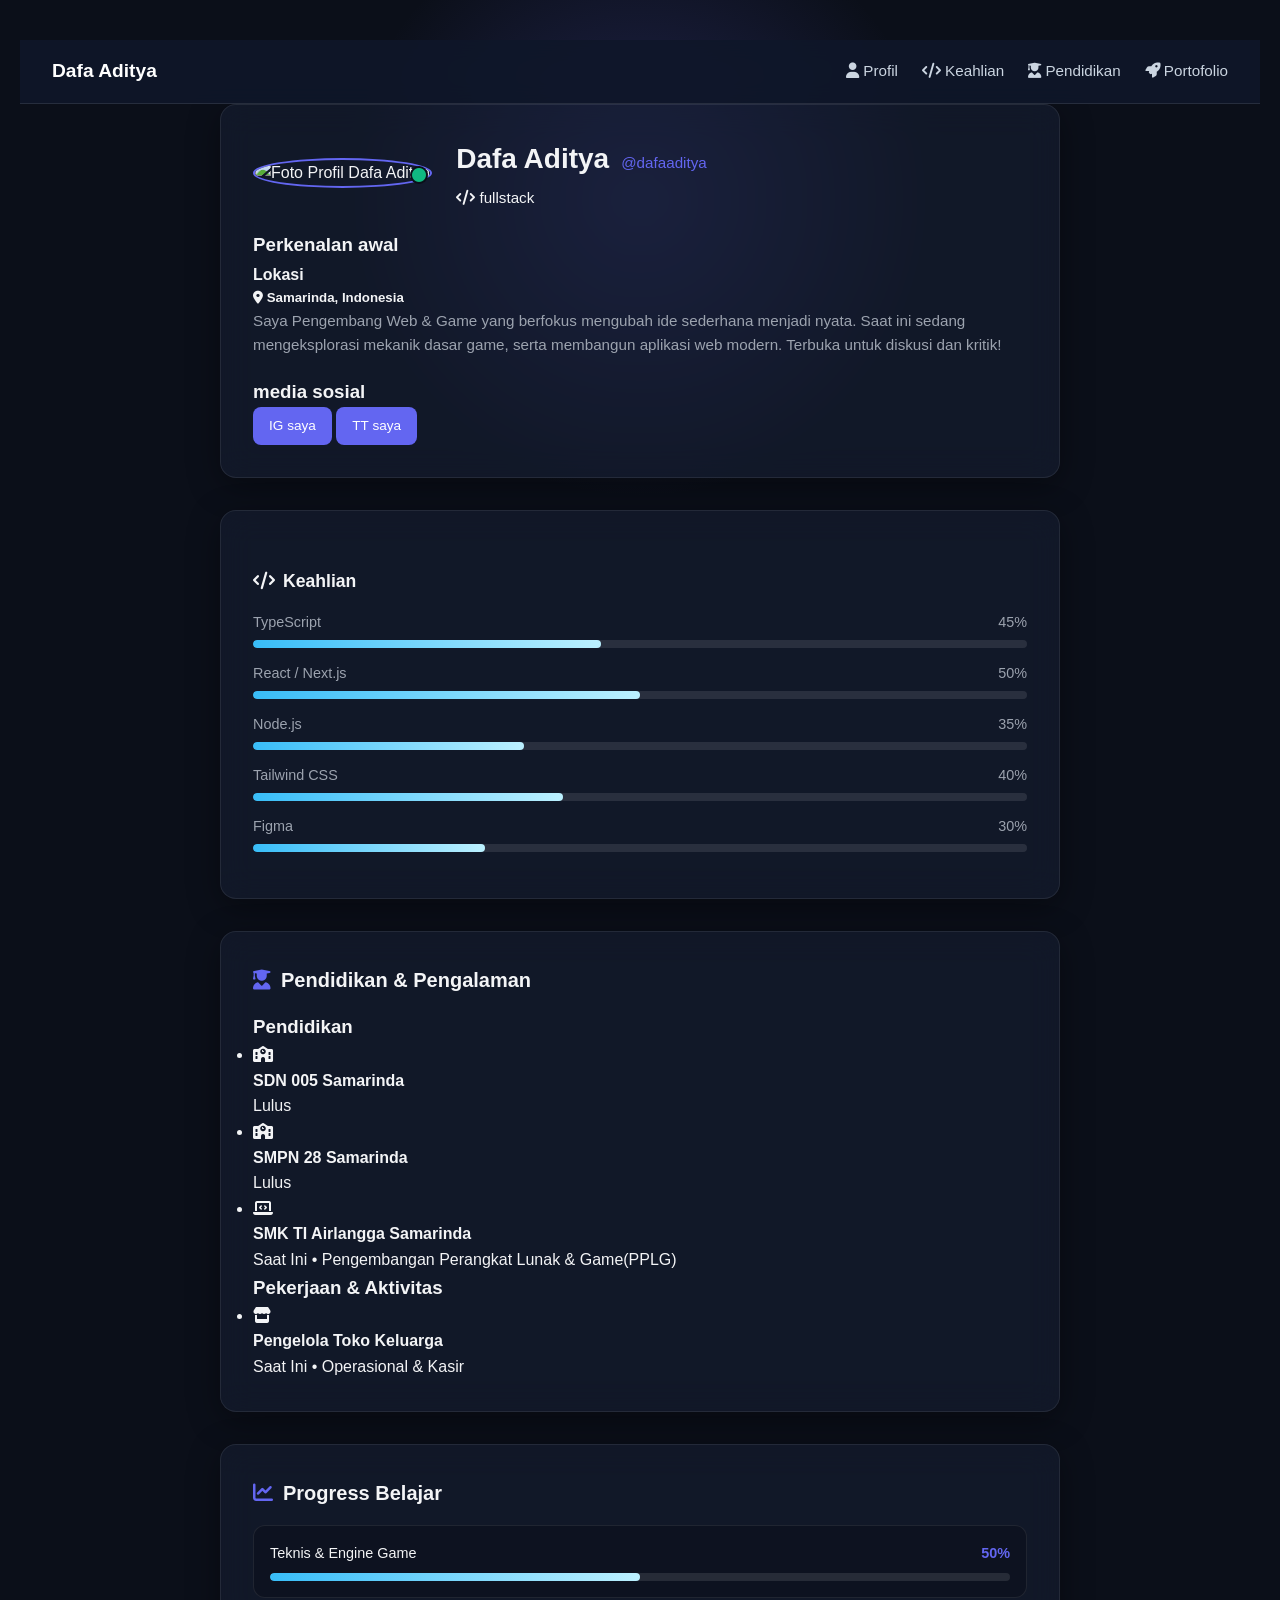
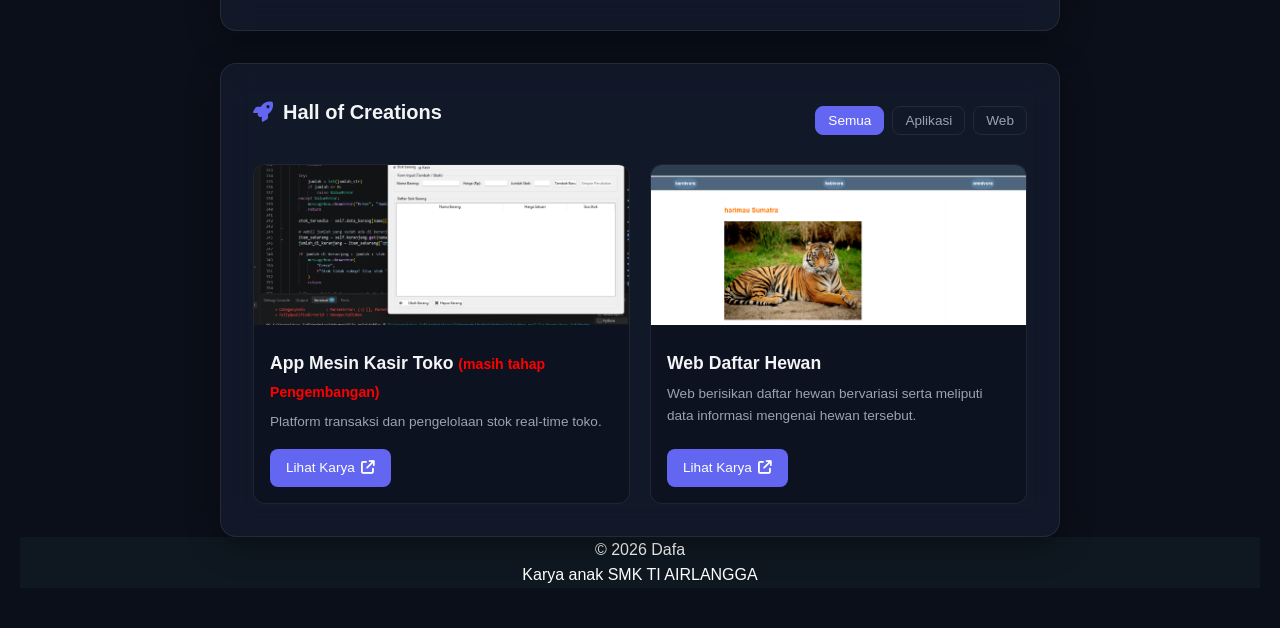
==== index.html @ 9d1e495d "first commit" ====
<!doctype html>
<html lang="id">
  <head>
    <meta charset="UTF-8" />
    <meta name="viewport" content="width=device-width, initial-scale=1.0" />
    <title>Dafa Aditya - Public Profile & Portfolio</title>
    <link rel="stylesheet" href="style.css" />
    <link
      rel="stylesheet"
      href="https://cdnjs.cloudflare.com/ajax/libs/font-awesome/6.4.0/css/all.min.css"
    />
  </head>
  <body>
    <div class="background-glow"></div>

    <!-- Header & Navigasi Utama -->
    <header class="navbar">
      <div class="nav-container">
        <a href="#" class="nav-logo">Dafa Aditya</a>
        <nav class="nav-links">
          <a href="#profil"><i class="fa-solid fa-user"></i> Profil</a>
          <a href="#keahlian"><i class="fa-solid fa-code"></i> Keahlian</a>
          <a href="#pendidikan"><i class="fa-solid fa-user-graduate"></i> Pendidikan</a>
          <a href="#portofolio"><i class="fa-solid fa-rocket"></i> Portofolio</a>
        </nav>
      </div>
    </header>

    <main class="container">
      <!-- Profile Card -->
      <section id="profil" class="profile-card">
        <div class="profile-header">
          <div class="avatar-wrapper">
            <img
              src="https://images7.alphacoders.com/126/1266149.png"
              alt="Foto Profil Dafa Aditya"
              class="avatar"
            />
            <span class="status-badge" title="Tersedia untuk proyek">
              <i class="fa-solid fa-circle"></i>
            </span>
          </div>
          <div class="profile-info">
            <div class="name-container">
              <h1>Dafa Aditya</h1>
              <span class="username">@dafaaditya</span>
            </div>
            <p class="role">
              <i class="fa-solid fa-code"></i> fullstack
            </p>
          </div>
        </div>
        <div class="media">
          <h3>Perkenalan awal </h3>
          <p class="location">
            <h4>Lokasi</h4>
            <h5><i class="fa-solid fa-location-dot"></i> Samarinda, Indonesia</h5>
          </p>
          <p class="bio">
            Saya Pengembang Web & Game yang berfokus mengubah ide sederhana menjadi
            nyata. Saat ini sedang mengeksplorasi mekanik dasar game,
            serta membangun aplikasi web modern. Terbuka untuk diskusi dan kritik!
          </p>
            <h3>media sosial</h3>
              <a 
                  href="https://www.instagram.com/dafaadityablackwhite/"
                  class="btn btn-media"
                >IG saya
          </a>

          <a 
                  href="https://www.tiktok.com/@zeyrforsomething"
                  class="btn btn-media"
                >TT saya
          </a>


        </div>
      </section>

      <!-- Section Skills -->
      <section id="keahlian" class="profile-card">
        <div class="skills-section">
          <h3 class="skills-title">
            <i class="fa-solid fa-code"></i> Keahlian
          </h3>

          <div class="skill-item">
            <div class="skill-info">
              <span>TypeScript</span>
              <span>45%</span>
            </div>
            <div class="skill-bar-bg">
              <div class="skill-bar-fill" style="width: 45%"></div>
            </div>
          </div>

          <div class="skill-item">
            <div class="skill-info">
              <span>React / Next.js</span>
              <span>50%</span>
            </div>
            <div class="skill-bar-bg">
              <div class="skill-bar-fill" style="width: 50%"></div>
            </div>
          </div>

          <div class="skill-item">
            <div class="skill-info">
              <span>Node.js</span>
              <span>35%</span>
            </div>
            <div class="skill-bar-bg">
              <div class="skill-bar-fill" style="width: 35%"></div>
            </div>
          </div>

          <div class="skill-item">
            <div class="skill-info">
              <span>Tailwind CSS</span>
              <span>40%</span>
            </div>
            <div class="skill-bar-bg">
              <div class="skill-bar-fill" style="width: 40%"></div>
            </div>
          </div>

          <div class="skill-item">
            <div class="skill-info">
              <span>Figma</span>
              <span>30%</span>
            </div>
            <div class="skill-bar-bg">
              <div class="skill-bar-fill" style="width: 30%"></div>
            </div>
          </div>
        </div>
      </section>

      <!-- Riwayat & Progress -->
      <section id="pendidikan" class="section-block">
        <h2 class="section-title">
          <i class="fa-solid fa-user-graduate"></i> Pendidikan & Pengalaman
        </h2>

        <div class="timeline">
          <div class="timeline-item">
            <h3>Pendidikan</h3>
            <ul class="history-list">
              <li>
                <i class="fa-solid fa-school"></i>
                <div>
                  <strong>SDN 005 Samarinda</strong>
                  <p>Lulus</p>
                </div>
              </li>
              <li>
                <i class="fa-solid fa-school"></i>
                <div>
                  <strong>SMPN 28 Samarinda</strong>
                  <p>Lulus</p>
                </div>
              </li>
              <li>
                <i class="fa-solid fa-laptop-code"></i>
                <div>
                  <strong>SMK TI Airlangga Samarinda</strong>
                  <p>Saat Ini • Pengembangan Perangkat Lunak & Game(PPLG)</p>
                </div>
              </li>
            </ul>
          </div>

          <div class="timeline-item">
            <h3>Pekerjaan & Aktivitas</h3>
            <ul class="history-list">
              <li>
                <i class="fa-solid fa-store"></i>
                <div>
                  <strong>Pengelola Toko Keluarga</strong>
                  <p>Saat Ini • Operasional & Kasir</p>
                </div>
              </li>
            </ul>
          </div>
        </div>
</section>
<section id="pendidikan" class="section-block">
        <h2 class="section-title margin-top">
          <i class="fa-solid fa-chart-line"></i> Progress Belajar
        </h2>
        <div class="progress-card">
          <div class="progress-info">
            <span class="course-name">Teknis & Engine Game</span>
            <span class="progress-percent">50%</span>
          </div>
          <div class="progress-bar-bg">
            <div class="skill-bar-fill" style="width: 50%"></div>
          </div>
        </div>
      </section>

      <!-- Portofolio / Karya -->
      <section id="portofolio" class="section-block">
        <div class="section-header">
          <h2 class="section-title">
            <i class="fa-solid fa-rocket"></i> Hall of Creations
          </h2>
          <div class="filter-buttons">
            <button class="filter-btn active" data-filter="all">Semua</button>
            <button class="filter-btn" data-filter="app">Aplikasi</button>
            <button class="filter-btn" data-filter="web">Web</button>
          </div>
        </div>

        <div class="projects-grid">
          <article class="project-card" data-category="app">
            <div class="project-image">
              <img
                src="Cuplikan layar 2026-08-24 134616.png"
                alt="App Kasir Toko"
              />
            </div>
            <div class="project-content">
              <h3>App Mesin Kasir Toko <span style="color: red; font-size: 0.8em;">(masih tahap Pengembangan)</span></h3>
              <p>Platform transaksi dan pengelolaan stok real-time toko.</p>
              <div class="project-links">
                <a
                  href="web_toko.html"
                  class="btn btn-primary"
                  target="_blank"
                  rel="noopener"
                >
                  Lihat Karya
                  <i class="fa-solid fa-arrow-up-right-from-square"></i>
                </a>
              </div>
            </div>
          </article>

          <article class="project-card" data-category="web">
            <div class="project-image">
              <img
                src="Cuplikan layar 2026-08-24 150332.png"
                alt="web tentang hewan"
              />
            </div>
            <div class="project-content">
              <h3>Web Daftar Hewan</h3>
              <p>
                Web berisikan daftar hewan bervariasi serta meliputi data
                informasi mengenai hewan tersebut.
              </p>
              <div class="project-links">
                <a
                  href="web.html"
                  class="btn btn-primary"
                  target="_blank"
                  rel="noopener"
                >
                  Lihat Karya
                  <i class="fa-solid fa-arrow-up-right-from-square"></i>
                </a>
              </div>
            </div>
          </article>
        </div>
      </section>
    </main>

    <footer>
      <p>&copy; 2026 Dafa <br /> Karya anak SMK TI AIRLANGGA</p>
    </footer>

    <script src="script.js"></script>
  </body>
</html>
---- style.css ----
:root {
  --bg-color: #0b0f19;
  --card-bg: rgba(23, 31, 51, 0.6);
  --card-border: rgba(255, 255, 255, 0.08);
  --accent-color: #6366f1;
  --accent-hover: #4f46e5;
  --text-main: #f3f4f6;
  --text-muted: #9ca3af;
  --radius: 16px;
}

* {
  box-sizing: border-box;
  margin: 0;
  padding: 0;
}

body {
  font-family:
    "Inter",
    -apple-system,
    BlinkMacSystemFont,
    "Segoe UI",
    Roboto,
    sans-serif;
  background-color: var(--bg-color);
  color: var(--text-main);
  line-height: 1.6;
  min-height: 100vh;
  padding: 40px 20px;
  position: relative;
  overflow-x: hidden;
}

/* Glow Background effect */
.background-glow {
  position: absolute;
  top: -100px;
  left: 50%;
  transform: translateX(-50%);
  width: 600px;
  height: 600px;
  background: radial-gradient(
    circle,
    rgba(99, 102, 241, 0.25) 0%,
    rgba(11, 15, 25, 0) 70%
  );
  z-index: -1;
  pointer-events: none;
}

.container {
  max-width: 840px;
  margin: 0 auto;
  display: flex;
  flex-direction: column;
  gap: 32px;
}

/* Glassmorphism Card Style */
.profile-card,
.section-block {
  background: var(--card-bg);
  backdrop-filter: blur(16px);
  -webkit-backdrop-filter: blur(16px);
  border: 1px solid var(--card-border);
  border-radius: var(--radius);
  padding: 32px;
  box-shadow: 0 8px 32px 0 rgba(0, 0, 0, 0.37);
}

/* Header & Profile */
.profile-header {
  display: flex;
  align-items: center;
  gap: 24px;
  margin-bottom: 20px;
}

.avatar-wrapper {
  position: relative;
}

.avatar {
  width: 96px;
  height: 96px;
  border-radius: 50%;
  object-fit: cover;
  border: 2px solid var(--accent-color);
}

.status-badge {
  position: absolute;
  bottom: 4px;
  right: 4px;
  color: #10b981;
  background: var(--bg-color);
  border-radius: 50%;
  font-size: 14px;
  line-height: 1;
  padding: 2px;
}

.name-container {
  display: flex;
  align-items: baseline;
  gap: 12px;
  flex-wrap: wrap;
}

.name-container h1 {
  font-size: 1.75rem;
  font-weight: 700;
}

.username {
  color: var(--accent-color);
  font-size: 0.95rem;
  font-weight: 500;
}

.role {
  color: var(--text-main);
  font-size: 0.95rem;
  margin-top: 4px;
}

.location {
  color: var(--text-muted);
  font-size: 0.85rem;
  margin-top: 2px;
}

.bio {
  color: var(--text-muted);
  font-size: 0.95rem;
  margin-bottom: 20px;
}

/* Skills Tags */
.skills-container {
  display: flex;
  flex-wrap: wrap;
  gap: 8px;
}

.skill-tag {
  background: rgba(255, 255, 255, 0.05);
  border: 1px solid var(--card-border);
  padding: 6px 14px;
  border-radius: 20px;
  font-size: 0.85rem;
  color: var(--text-main);
  transition: all 0.2s ease;
}

.skill-tag:hover {
  border-color: var(--accent-color);
  color: var(--accent-color);
}

/* Section Title */
.section-title {
  font-size: 1.25rem;
  font-weight: 600;
  margin-bottom: 16px;
  display: flex;
  align-items: center;
  gap: 10px;
}

.section-title i {
  color: var(--accent-color);
}

/* Progress Section */
.progress-card {
  background: rgba(0, 0, 0, 0.2);
  padding: 16px;
  border-radius: 12px;
  border: 1px solid var(--card-border);
}

.progress-info {
  display: flex;
  justify-content: space-between;
  font-size: 0.9rem;
  margin-bottom: 8px;
}

.progress-percent {
  color: var(--accent-color);
  font-weight: 600;
}

.progress-bar-bg {
  width: 100%;
  height: 8px;
  background: rgba(255, 255, 255, 0.1);
  border-radius: 4px;
  overflow: hidden;
}

.progress-bar-fill {
  height: 100%;
  background: var(--accent-color);
  border-radius: 4px;
  transition: width 0.4s ease;
}

/* Hall of Creations Filter & Grid */
.section-header {
  display: flex;
  justify-content: space-between;
  align-items: center;
  flex-wrap: wrap;
  gap: 12px;
  margin-bottom: 20px;
}

.filter-buttons {
  display: flex;
  gap: 8px;
}

.filter-btn {
  background: transparent;
  border: 1px solid var(--card-border);
  color: var(--text-muted);
  padding: 6px 12px;
  border-radius: 8px;
  cursor: pointer;
  font-size: 0.85rem;
  transition: all 0.2s;
}

.filter-btn.active,
.filter-btn:hover {
  background: var(--accent-color);
  color: #fff;
  border-color: var(--accent-color);
}

.projects-grid {
  display: grid;
  grid-template-columns: repeat(auto-fill, minmax(280px, 1fr));
  gap: 20px;
}

.project-card {
  background: rgba(0, 0, 0, 0.2);
  border: 1px solid var(--card-border);
  border-radius: 12px;
  overflow: hidden;
  display: flex;
  flex-direction: column;
  transition:
    transform 0.2s ease,
    border-color 0.2s ease;
}

.project-card:hover {
  transform: translateY(-4px);
  border-color: rgba(99, 102, 241, 0.4);
}

.project-image img {
  width: 100%;
  height: 160px;
  object-fit: cover;
}

.project-content {
  padding: 16px;
  display: flex;
  flex-direction: column;
  flex-grow: 1;
}

.project-content h3 {
  font-size: 1.1rem;
  margin-bottom: 6px;
}

.project-content p {
  font-size: 0.85rem;
  color: var(--text-muted);
  margin-bottom: 16px;
  flex-grow: 1;
}

.btn {
  display: inline-flex;
  align-items: center;
  justify-content: center;
  gap: 6px;
  padding: 8px 16px;
  border-radius: 8px;
  text-decoration: none;
  font-size: 0.85rem;
  font-weight: 500;
  transition: background 0.2s;
}

.btn-primary {
  background: var(--accent-color);
  color: #fff;
}

.btn-primary:hover {
  background: var(--accent-hover);
}

/* Responsif Mobile */
@media (max-width: 600px) {
  body {
    padding: 16px 12px;
  }

  .profile-header {
    flex-direction: column;
    text-align: center;
  }

  .name-container {
    justify-content: center;
  }

  .skills-container {
    justify-content: center;
  }

  .section-header {
    flex-direction: column;
    align-items: flex-start;
  }
}

.skills-section {
  margin-top: 24px;
}

.skills-title {
  font-size: 1.1rem;
  margin-bottom: 16px;
  color: var(--text-main);
  display: flex;
  align-items: center;
  gap: 8px;
}

.skill-item {
  margin-bottom: 14px;
}

.skill-info {
  display: flex;
  justify-content: space-between;
  font-size: 0.9rem;
  margin-bottom: 6px;
  color: var(--text-muted);
  font-weight: 500;
}

.skill-bar-bg {
  background: rgba(255, 255, 255, 0.1);
  height: 8px;
  border-radius: 4px;
  overflow: hidden;
}

.skill-bar-fill {
  background: linear-gradient(90deg, #38bdf8, #bbf0ff);
  height: 100%;
  border-radius: 4px;
  transition: width 0.5s ease-in-out;
}

footer {
  background: #0f1821;
  color: white;
  text-align: center;
}

html {
  scroll-behavior: smooth;
}

.navbar {
  position: sticky;
  top: 0;
  z-index: 1000;
  background-color: rgba(15, 23, 42, 0.9);
  backdrop-filter: blur(10px);
  padding: 1rem 2rem;
  border-bottom: 1px solid rgba(255, 255, 255, 0.1);
}

.nav-container {
  max-width: 1200px;
  margin: 0 auto;
  display: flex;
  justify-content: space-between;
  align-items: center;
}

.nav-logo {
  font-weight: bold;
  font-size: 1.2rem;
  color: #fff;
  text-decoration: none;
}

.nav-links {
  display: flex;
  gap: 1.5rem;
}

.nav-links a {
  color: #cbd5e1;
  text-decoration: none;
  font-size: 0.95rem;
  transition: color 0.3s ease;
}

.nav-links a:hover {
  color: #38bdf8;
}

.btn-media {
  background: var(--accent-color);
  color: #fff;
}
.btn-media:hover {
  background: var(--accent-hover);
  color: #fff;
}
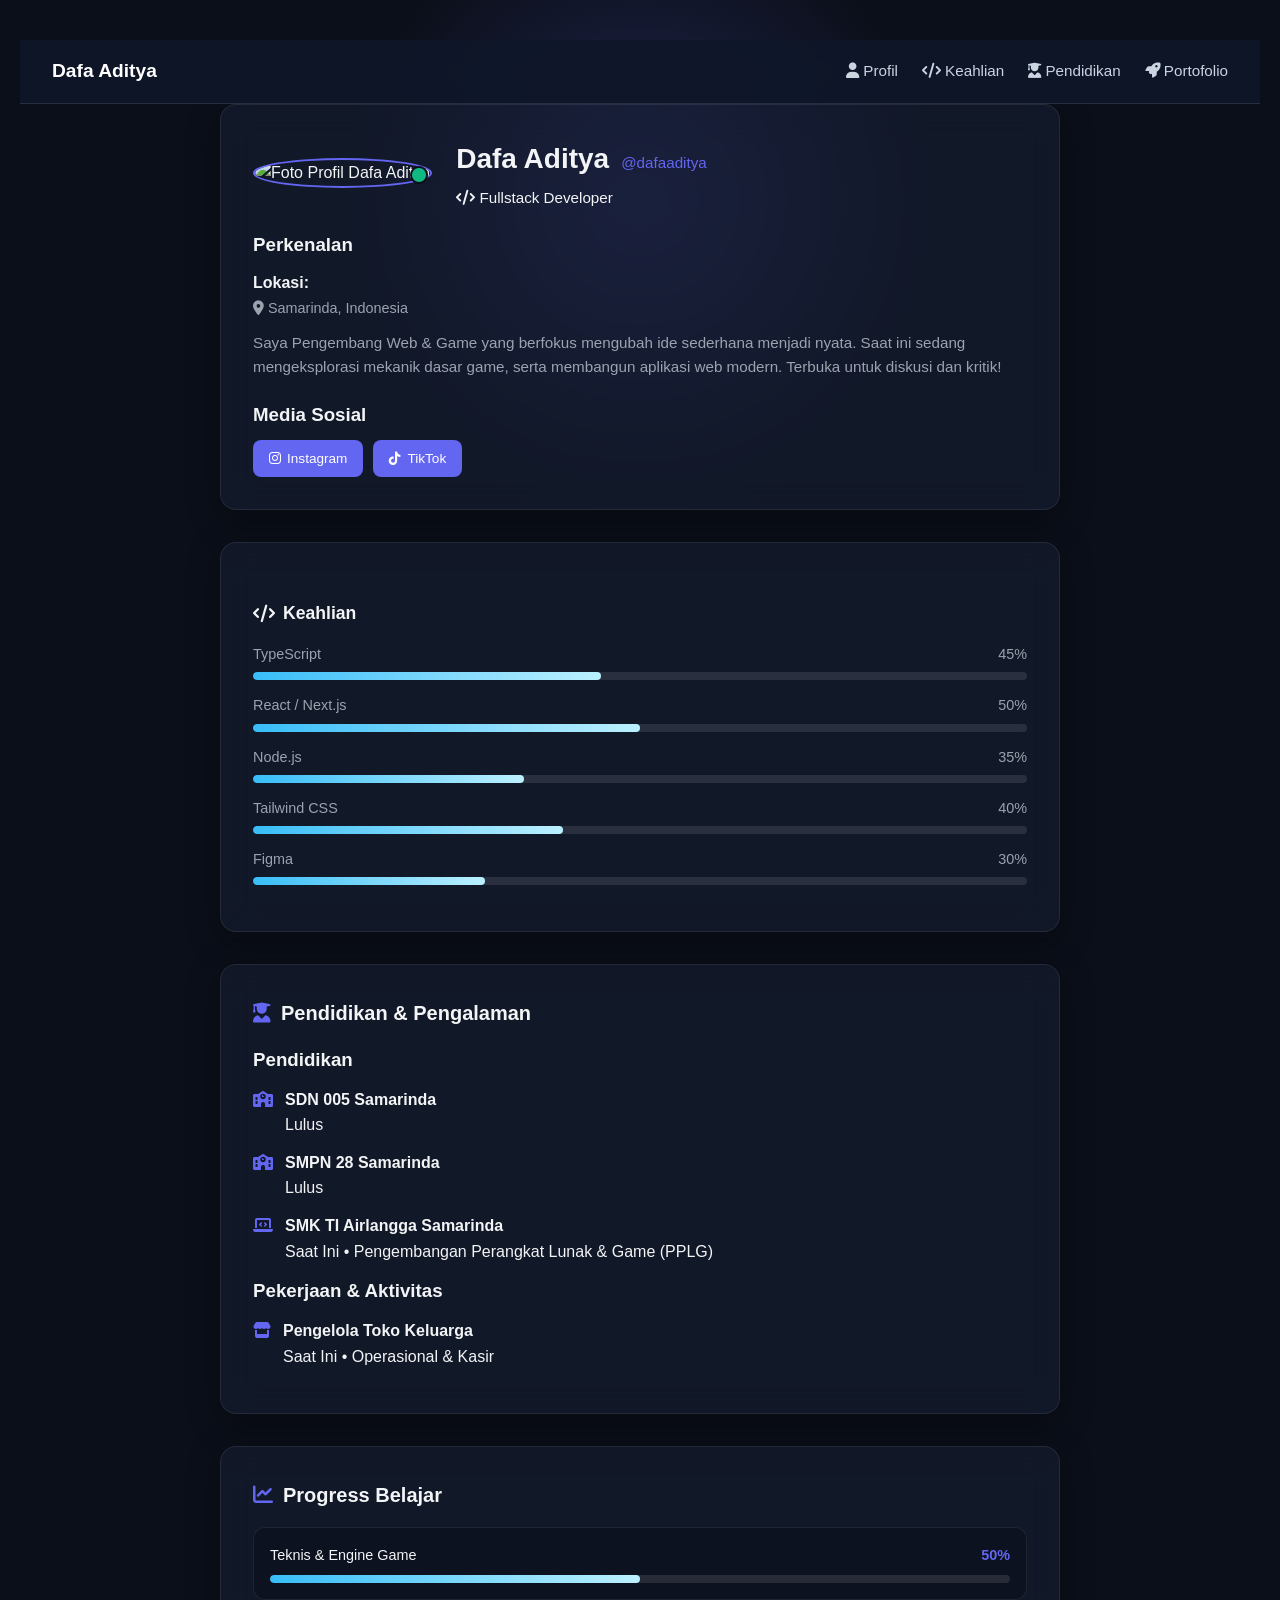
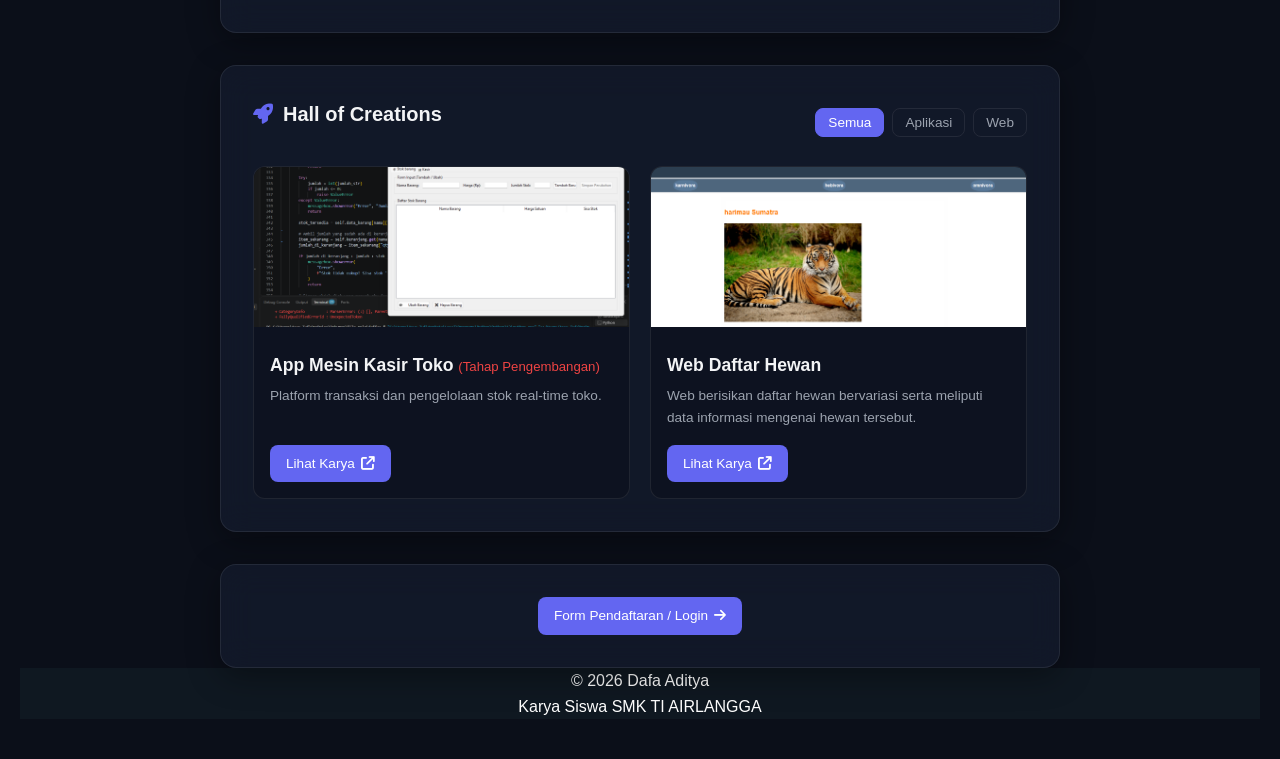
==== commit e17c6479: "Update repository with new changes" ====
--- a/index.html
+++ b/index.html
@@ -3,7 +3,7 @@
   <head>
     <meta charset="UTF-8" />
     <meta name="viewport" content="width=device-width, initial-scale=1.0" />
-    <title>Dafa Aditya - Public Profile & Portfolio</title>
+    <title>Dafa Aditya - Profil Publik & Portofolio</title>
     <link rel="stylesheet" href="style.css" />
     <link
       rel="stylesheet"
@@ -20,8 +20,12 @@
         <nav class="nav-links">
           <a href="#profil"><i class="fa-solid fa-user"></i> Profil</a>
           <a href="#keahlian"><i class="fa-solid fa-code"></i> Keahlian</a>
-          <a href="#pendidikan"><i class="fa-solid fa-user-graduate"></i> Pendidikan</a>
-          <a href="#portofolio"><i class="fa-solid fa-rocket"></i> Portofolio</a>
+          <a href="#pendidikan"
+            ><i class="fa-solid fa-user-graduate"></i> Pendidikan</a
+          >
+          <a href="#portofolio"
+            ><i class="fa-solid fa-rocket"></i> Portofolio</a
+          >
         </nav>
       </div>
     </header>
@@ -46,35 +50,44 @@
               <span class="username">@dafaaditya</span>
             </div>
             <p class="role">
-              <i class="fa-solid fa-code"></i> fullstack
+              <i class="fa-solid fa-code"></i> Fullstack Developer
             </p>
           </div>
         </div>
         <div class="media">
-          <h3>Perkenalan awal </h3>
-          <p class="location">
-            <h4>Lokasi</h4>
-            <h5><i class="fa-solid fa-location-dot"></i> Samarinda, Indonesia</h5>
+          <h3>Perkenalan</h3>
+          <div class="location-box">
+            <span class="location-title">Lokasi:</span>
+            <span class="location-desc"
+              ><i class="fa-solid fa-location-dot"></i> Samarinda,
+              Indonesia</span
+            >
+          </div>
+          <p class="bio">
+            Saya Pengembang Web & Game yang berfokus mengubah ide sederhana
+            menjadi nyata. Saat ini sedang mengeksplorasi mekanik dasar game,
+            serta membangun aplikasi web modern. Terbuka untuk diskusi dan
+            kritik!
           </p>
-          <p class="bio">
-            Saya Pengembang Web & Game yang berfokus mengubah ide sederhana menjadi
-            nyata. Saat ini sedang mengeksplorasi mekanik dasar game,
-            serta membangun aplikasi web modern. Terbuka untuk diskusi dan kritik!
-          </p>
-            <h3>media sosial</h3>
-              <a 
-                  href="https://www.instagram.com/dafaadityablackwhite/"
-                  class="btn btn-media"
-                >IG saya
-          </a>
-
-          <a 
-                  href="https://www.tiktok.com/@zeyrforsomething"
-                  class="btn btn-media"
-                >TT saya
-          </a>
-
-
+          <h3>Media Sosial</h3>
+          <div class="social-links">
+            <a
+              href="https://www.instagram.com/dafaadityablackwhite/"
+              class="btn btn-media"
+              target="_blank"
+              rel="noopener"
+            >
+              <i class="fa-brands fa-instagram"></i> Instagram
+            </a>
+            <a
+              href="https://www.tiktok.com/@zeyrforsomething"
+              class="btn btn-media"
+              target="_blank"
+              rel="noopener"
+            >
+              <i class="fa-brands fa-tiktok"></i> TikTok
+            </a>
+          </div>
         </div>
       </section>
 
@@ -137,7 +150,7 @@
         </div>
       </section>
 
-      <!-- Riwayat & Progress -->
+      <!-- Riwayat Pendidikan & Pengalaman -->
       <section id="pendidikan" class="section-block">
         <h2 class="section-title">
           <i class="fa-solid fa-user-graduate"></i> Pendidikan & Pengalaman
@@ -165,7 +178,7 @@
                 <i class="fa-solid fa-laptop-code"></i>
                 <div>
                   <strong>SMK TI Airlangga Samarinda</strong>
-                  <p>Saat Ini • Pengembangan Perangkat Lunak & Game(PPLG)</p>
+                  <p>Saat Ini • Pengembangan Perangkat Lunak & Game (PPLG)</p>
                 </div>
               </li>
             </ul>
@@ -184,8 +197,10 @@
             </ul>
           </div>
         </div>
-</section>
-<section id="pendidikan" class="section-block">
+      </section>
+
+      <!-- Progress Belajar (ID diubah menjadi 'progress' agar tidak terduplikasi) -->
+      <section id="progress" class="section-block">
         <h2 class="section-title margin-top">
           <i class="fa-solid fa-chart-line"></i> Progress Belajar
         </h2>
@@ -222,7 +237,10 @@
               />
             </div>
             <div class="project-content">
-              <h3>App Mesin Kasir Toko <span style="color: red; font-size: 0.8em;">(masih tahap Pengembangan)</span></h3>
+              <h3>
+                App Mesin Kasir Toko
+                <span class="badge-dev">(Tahap Pengembangan)</span>
+              </h3>
               <p>Platform transaksi dan pengelolaan stok real-time toko.</p>
               <div class="project-links">
                 <a
@@ -242,7 +260,7 @@
             <div class="project-image">
               <img
                 src="Cuplikan layar 2026-08-24 150332.png"
-                alt="web tentang hewan"
+                alt="Web tentang hewan"
               />
             </div>
             <div class="project-content">
@@ -266,12 +284,23 @@
           </article>
         </div>
       </section>
+
+      <!-- Tombol Link Tambahan -->
+      <div class="section-block text-center">
+        <a href="p.php" class="btn btn-primary">
+          Form Pendaftaran / Login
+          <i class="fa-solid fa-arrow-right"></i>
+        </a>
+      </div>
     </main>
 
     <footer>
-      <p>&copy; 2026 Dafa <br /> Karya anak SMK TI AIRLANGGA</p>
+      <p>
+        &copy; 2026 Dafa Aditya <br />
+        Karya Siswa SMK TI AIRLANGGA
+      </p>
     </footer>
 
     <script src="script.js"></script>
   </body>
-</html>+</html>
--- a/style.css
+++ b/style.css
@@ -434,4 +434,60 @@
 .btn-media:hover {
   background: var(--accent-hover);
   color: #fff;
+}
+
+/* Scroll Margin untuk Sticky Nav */
+section {
+  scroll-margin-top: 80px;
+}
+
+/* Helper Class */
+.text-center {
+  text-align: center;
+}
+
+.badge-dev {
+  color: #ef4444;
+  font-size: 0.75em;
+  font-weight: normal;
+}
+
+.social-links {
+  display: flex;
+  gap: 10px;
+  margin-top: 10px;
+}
+
+.location-box {
+  margin: 10px 0;
+}
+
+.location-title {
+  font-weight: 600;
+  display: block;
+  color: var(--text-main);
+}
+
+.location-desc {
+  color: var(--text-muted);
+  font-size: 0.9rem;
+}
+
+/* Style List Riwayat */
+.history-list {
+  list-style: none;
+  padding: 0;
+  margin-top: 12px;
+}
+
+.history-list li {
+  display: flex;
+  align-items: flex-start;
+  gap: 12px;
+  margin-bottom: 12px;
+}
+
+.history-list i {
+  color: var(--accent-color);
+  margin-top: 4px;
 }
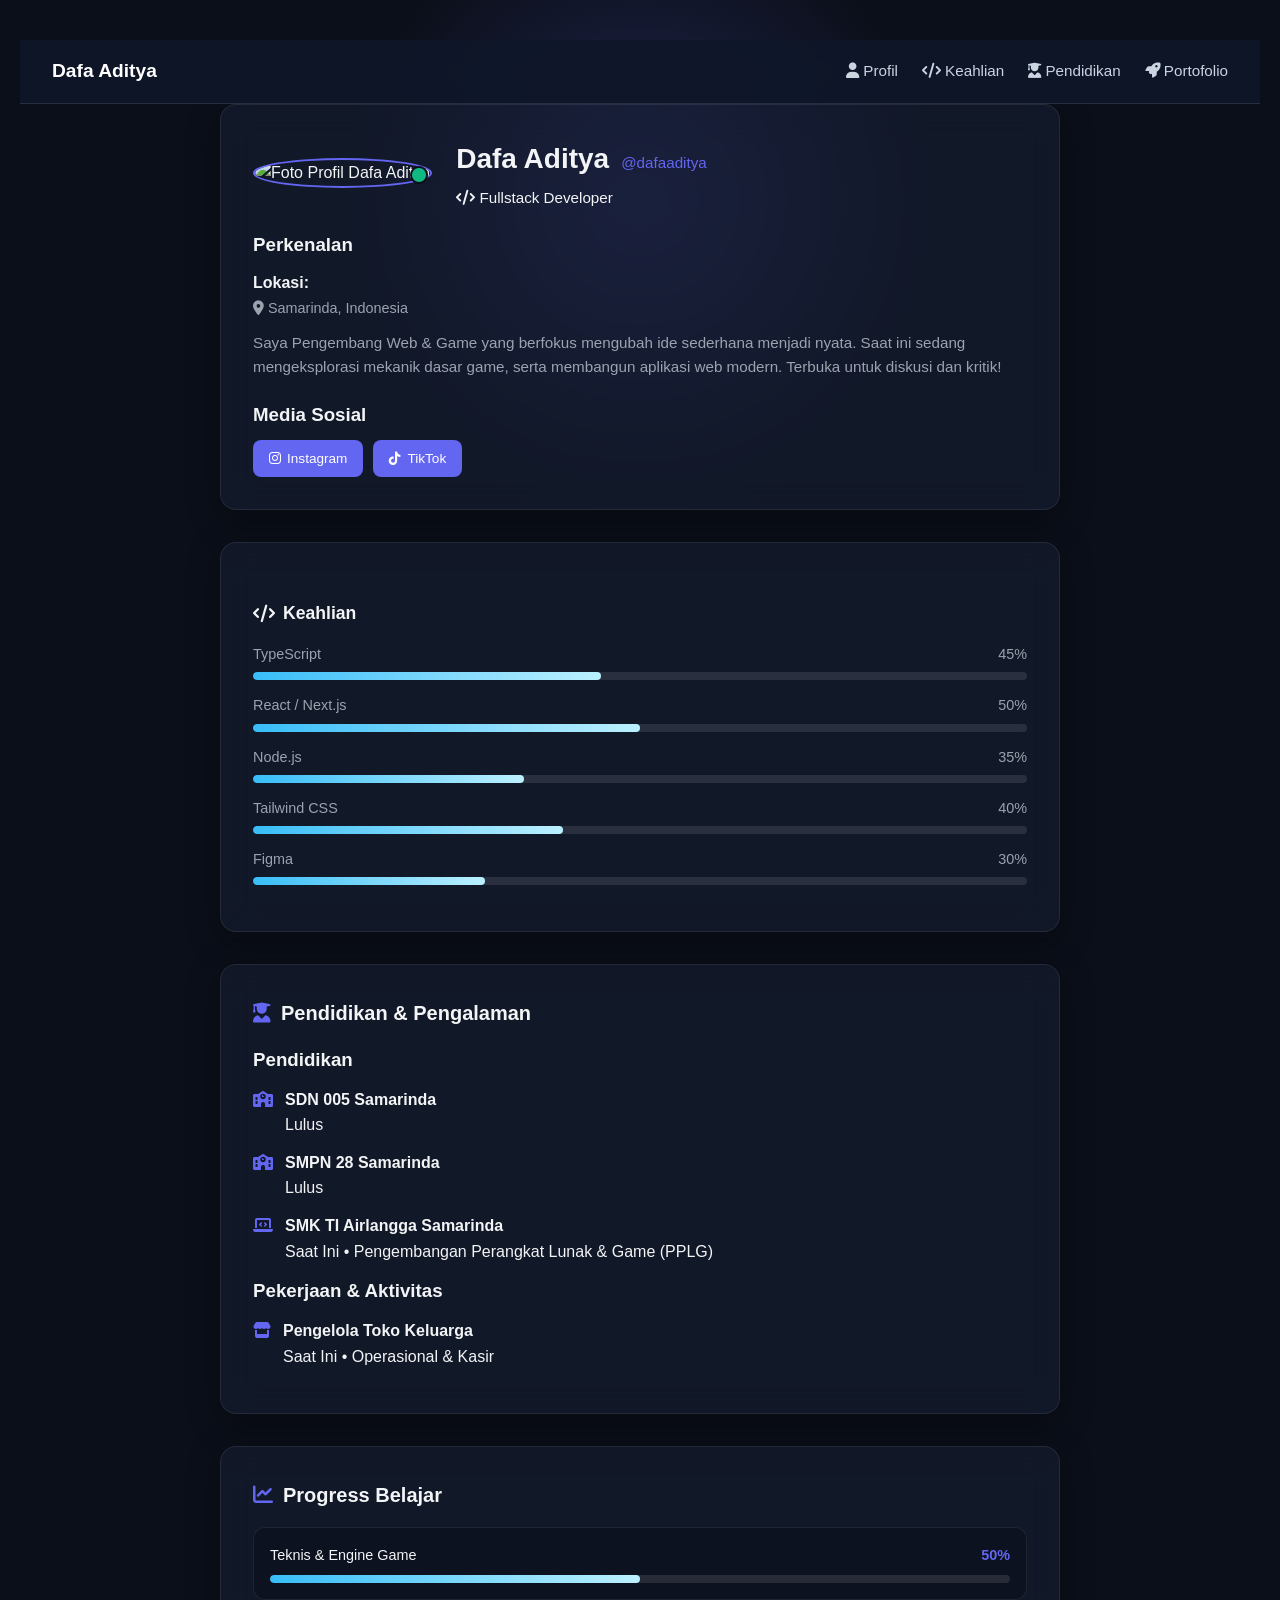
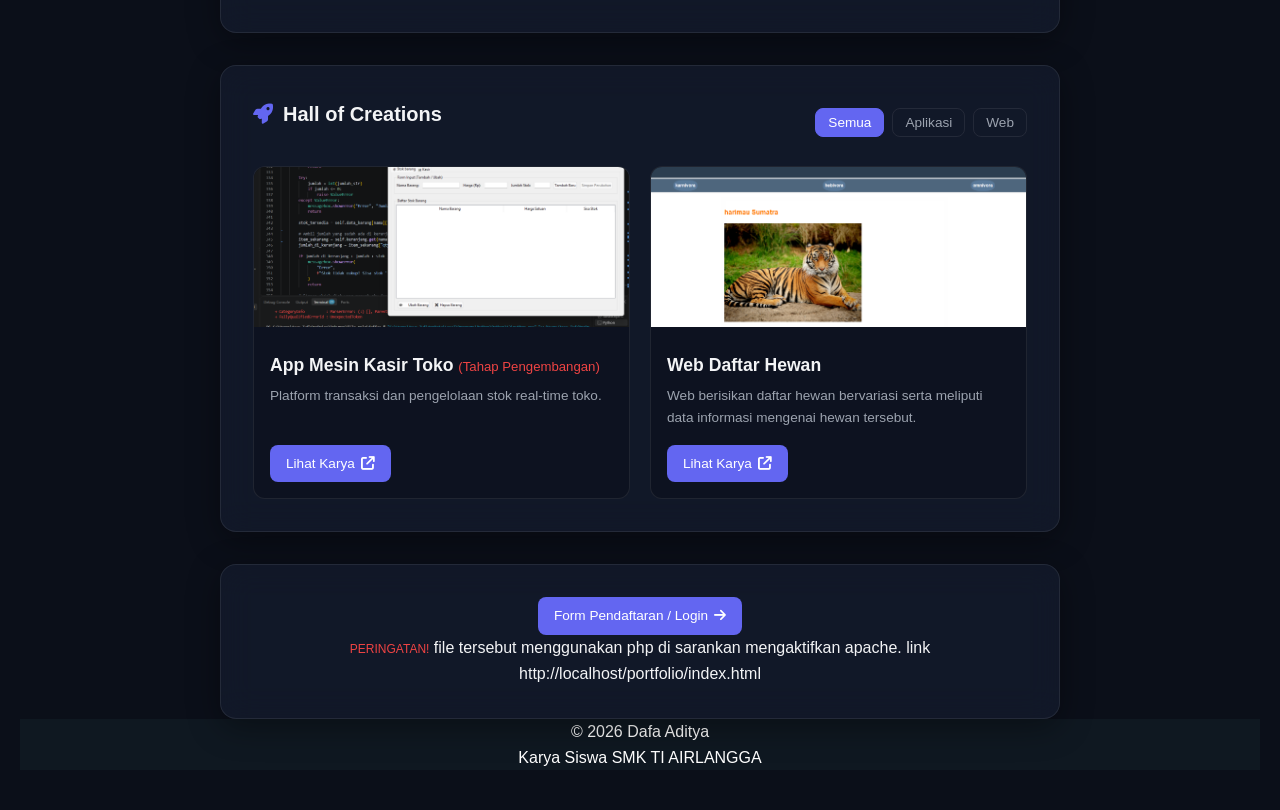
==== commit 3fba9f17: "Update repository with new changes" ====
--- a/index.html
+++ b/index.html
@@ -290,7 +290,7 @@
         <a href="p.php" class="btn btn-primary">
           Form Pendaftaran / Login
           <i class="fa-solid fa-arrow-right"></i>
-        </a>
+        </a><br><span class="badge-dev">PERINGATAN!</span> file tersebut menggunakan php di sarankan mengaktifkan apache. link http://localhost/portfolio/index.html
       </div>
     </main>
 
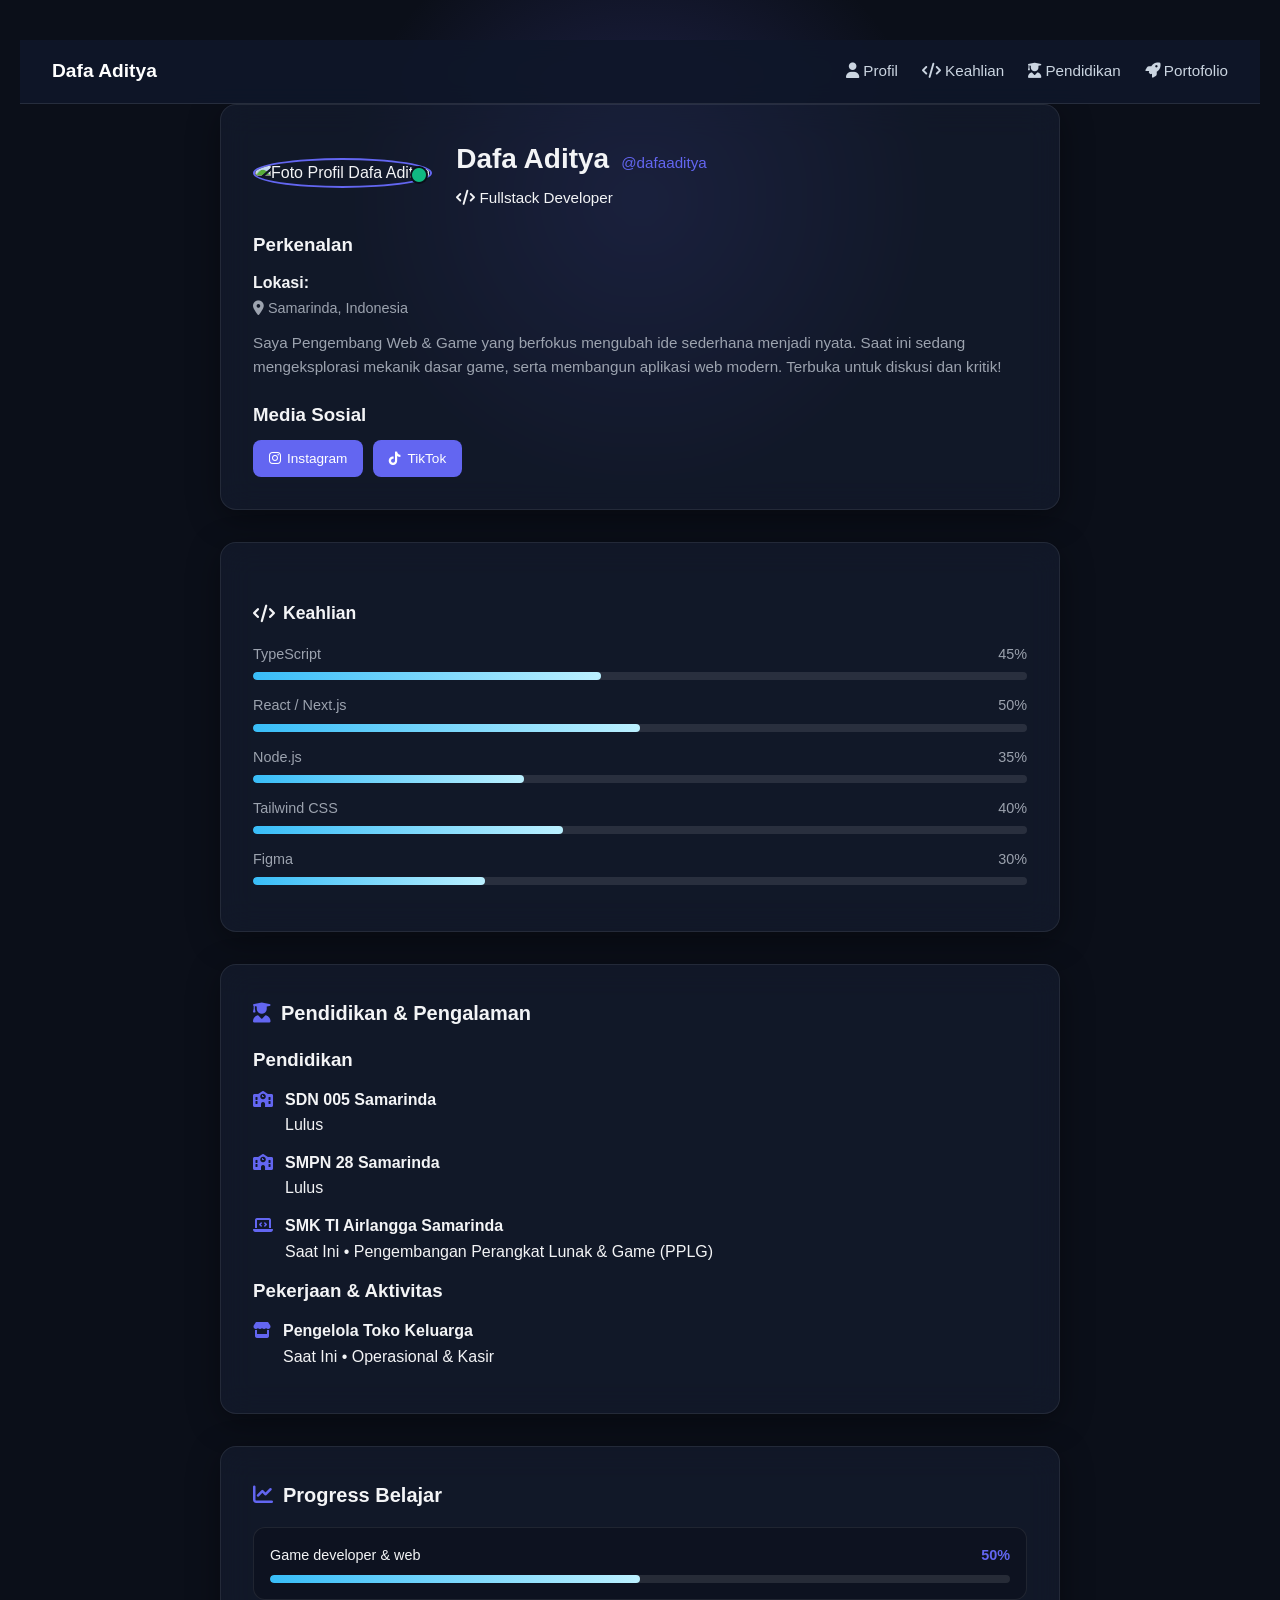
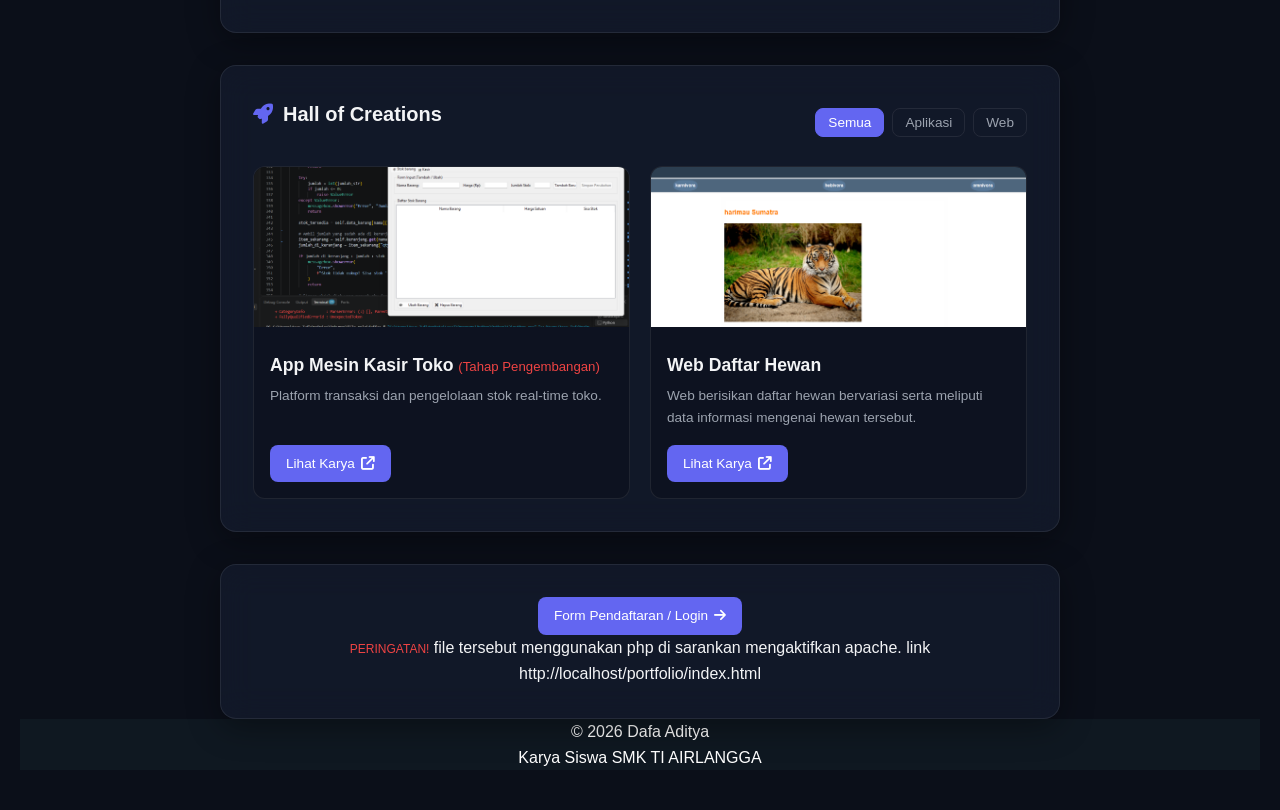
==== commit b30fdda3: "Update repository with new changes" ====
--- a/index.html
+++ b/index.html
@@ -206,7 +206,7 @@
         </h2>
         <div class="progress-card">
           <div class="progress-info">
-            <span class="course-name">Teknis & Engine Game</span>
+            <span class="course-name">Game developer & web </span>
             <span class="progress-percent">50%</span>
           </div>
           <div class="progress-bar-bg">
@@ -269,7 +269,7 @@
                 Web berisikan daftar hewan bervariasi serta meliputi data
                 informasi mengenai hewan tersebut.
               </p>
-              <div class="project-links">
+              <div class="project-image">
                 <a
                   href="web.html"
                   class="btn btn-primary"
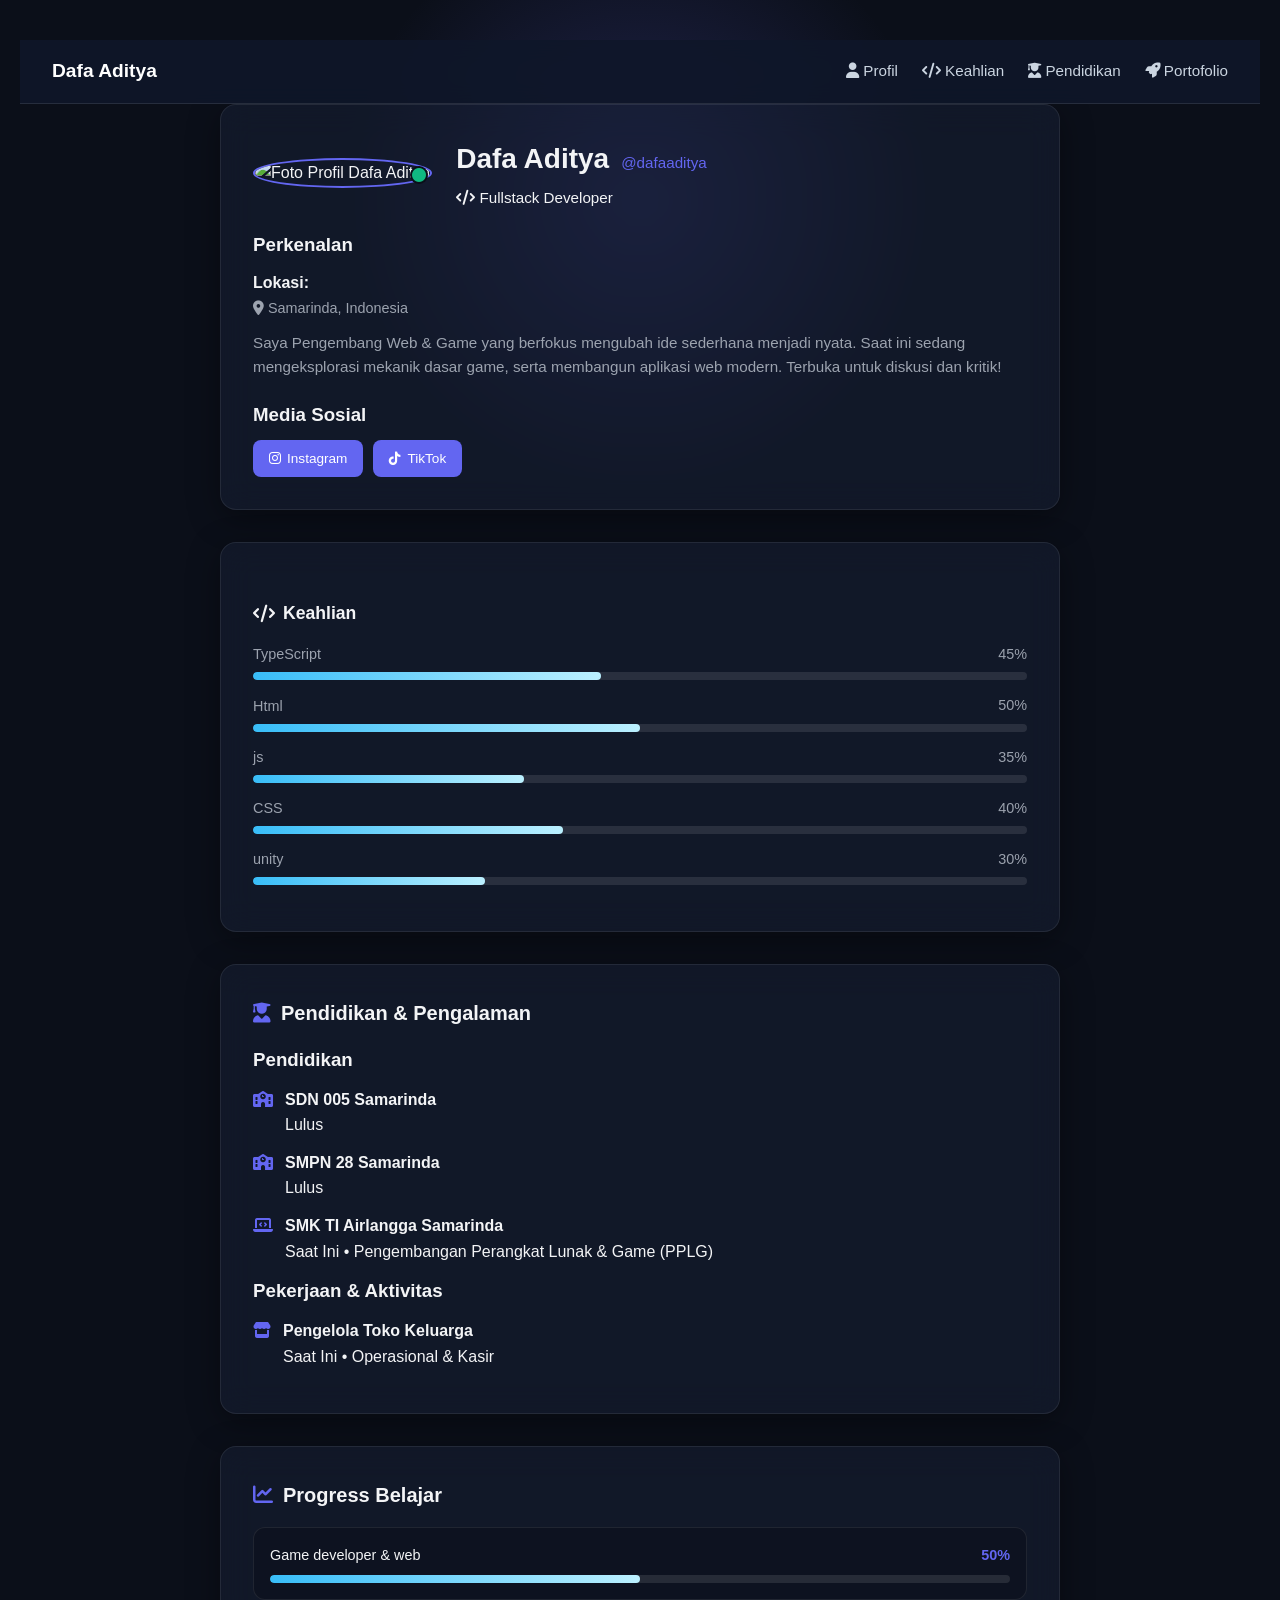
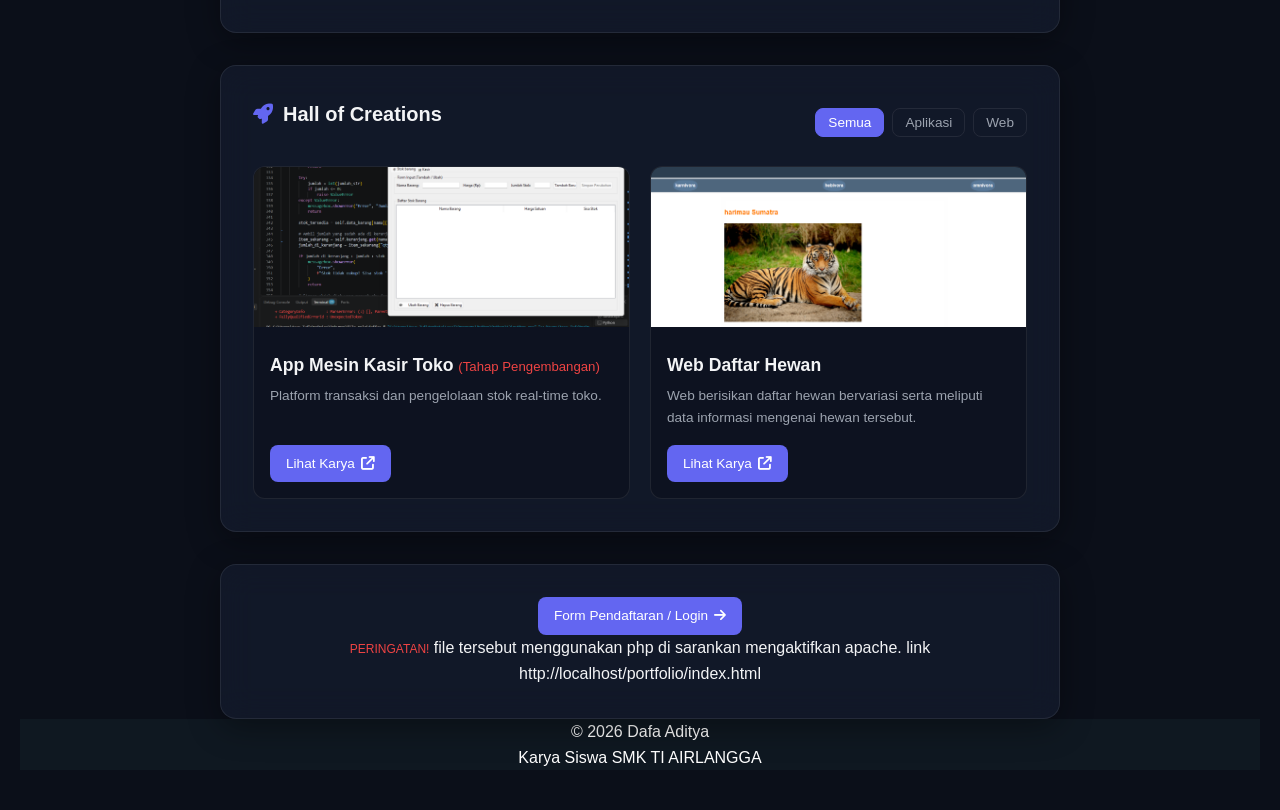
==== commit ae676b14: "Update repository with new changes" ====
--- a/index.html
+++ b/index.html
@@ -110,7 +110,7 @@
 
           <div class="skill-item">
             <div class="skill-info">
-              <span>React / Next.js</span>
+              <span>Html</span>
               <span>50%</span>
             </div>
             <div class="skill-bar-bg">
@@ -120,7 +120,7 @@
 
           <div class="skill-item">
             <div class="skill-info">
-              <span>Node.js</span>
+              <span>js</span>
               <span>35%</span>
             </div>
             <div class="skill-bar-bg">
@@ -130,7 +130,7 @@
 
           <div class="skill-item">
             <div class="skill-info">
-              <span>Tailwind CSS</span>
+              <span>CSS</span>
               <span>40%</span>
             </div>
             <div class="skill-bar-bg">
@@ -140,7 +140,7 @@
 
           <div class="skill-item">
             <div class="skill-info">
-              <span>Figma</span>
+              <span>unity</span>
               <span>30%</span>
             </div>
             <div class="skill-bar-bg">
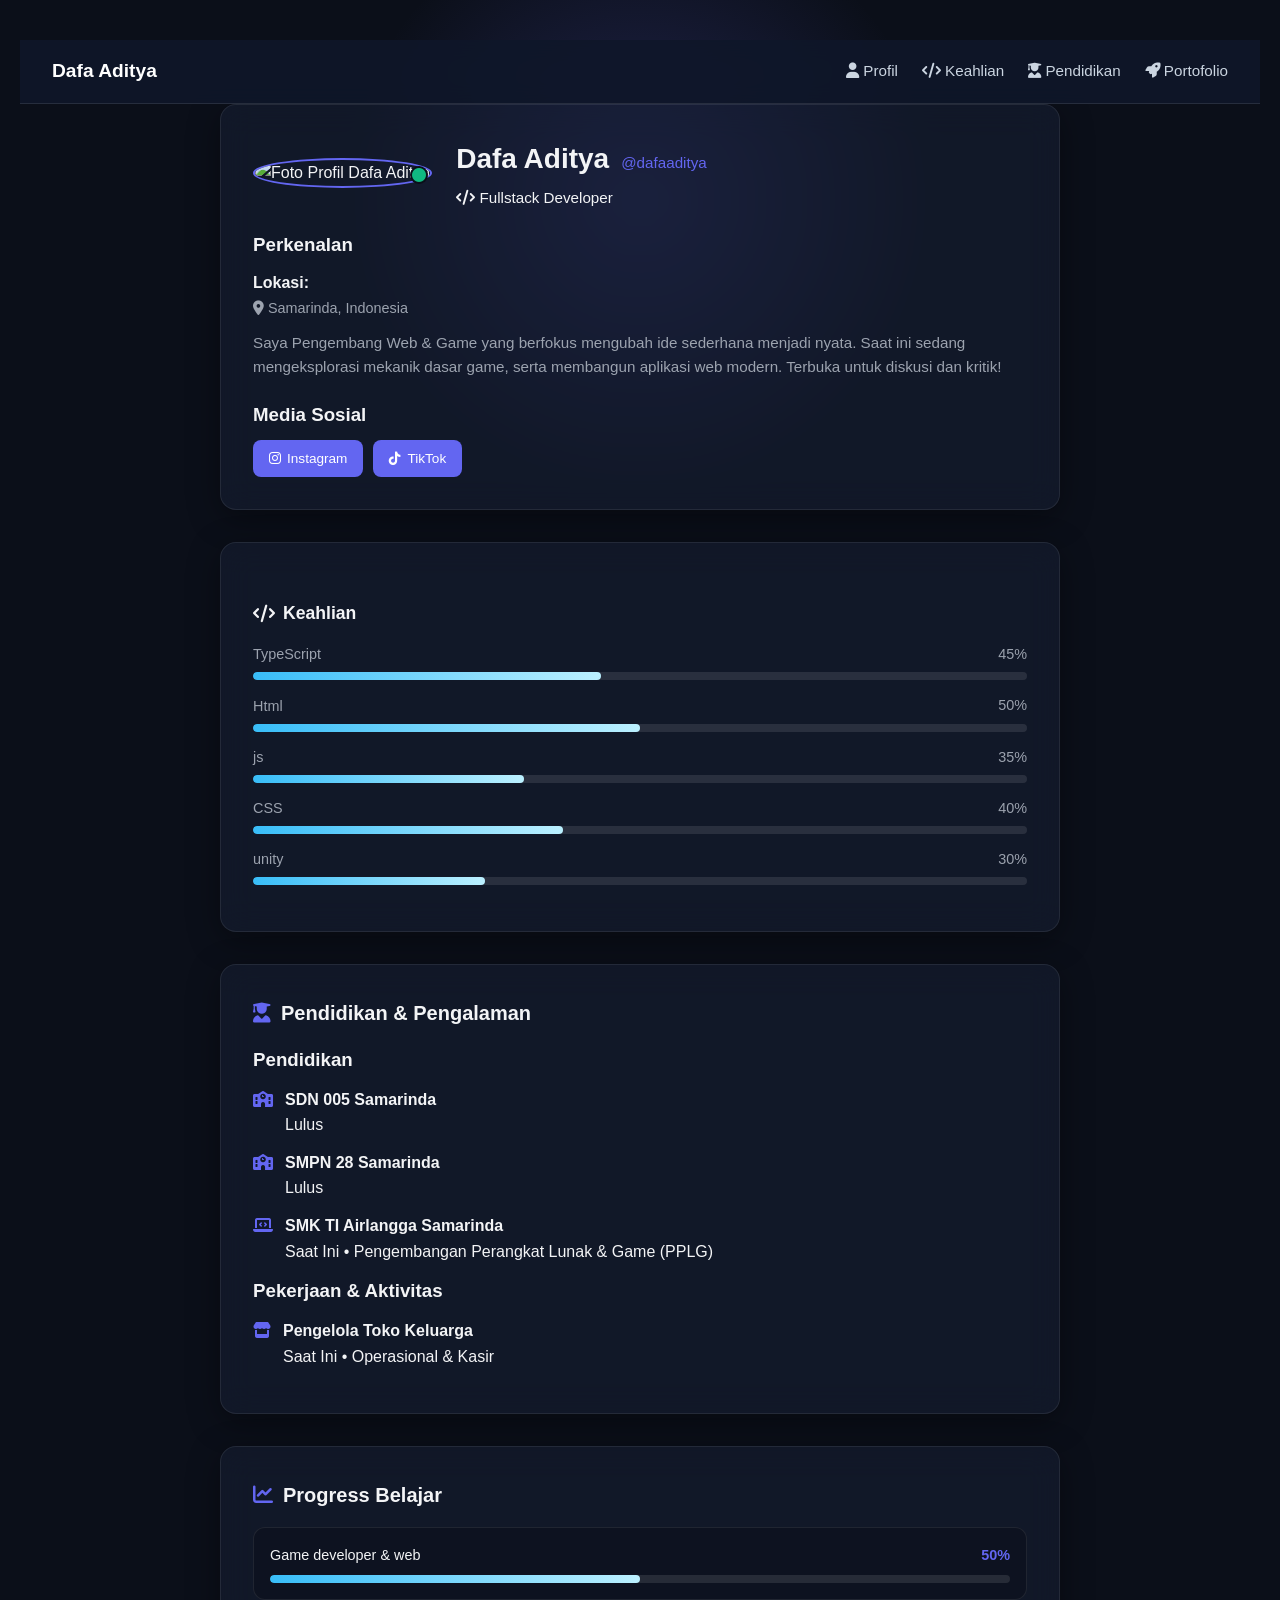
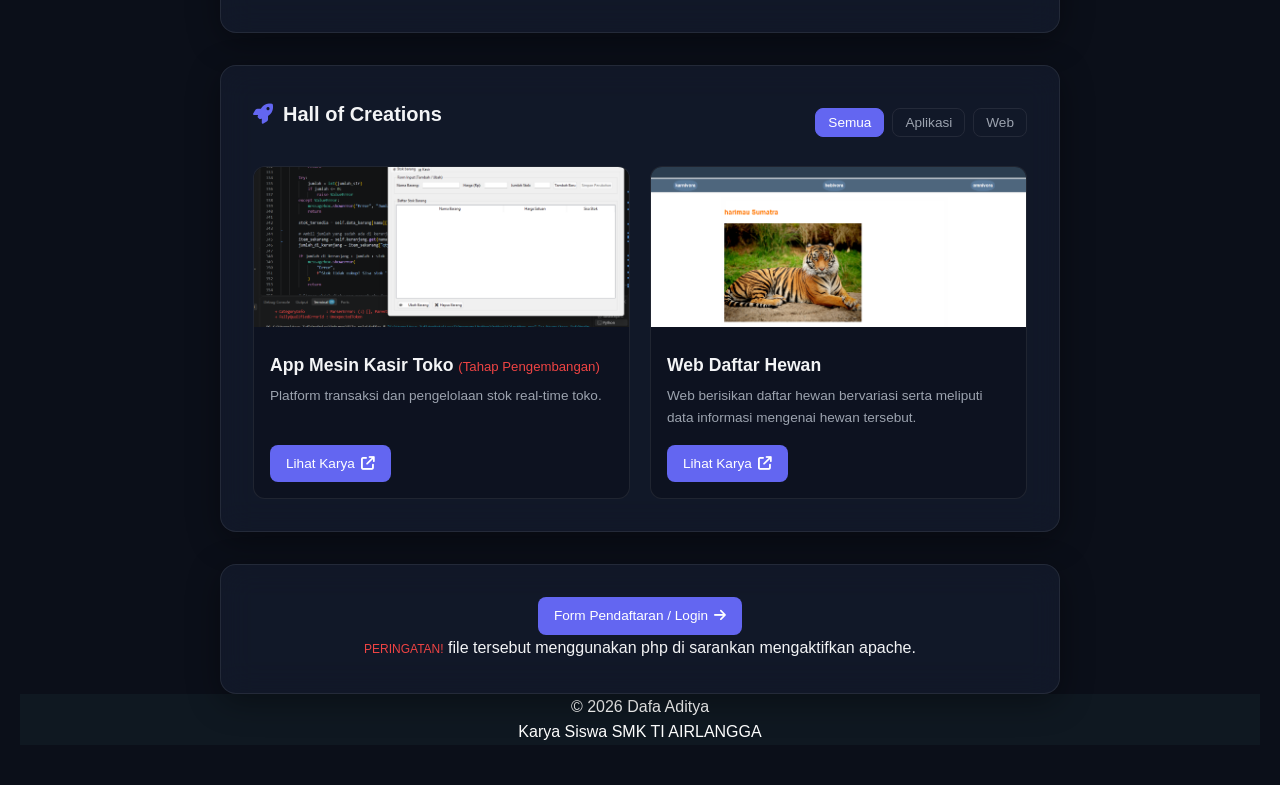
==== commit 5cdeaf38: "koneksi pdo" ====
--- a/index.html
+++ b/index.html
@@ -285,12 +285,11 @@
         </div>
       </section>
 
-      <!-- Tombol Link Tambahan -->
       <div class="section-block text-center">
         <a href="p.php" class="btn btn-primary">
           Form Pendaftaran / Login
           <i class="fa-solid fa-arrow-right"></i>
-        </a><br><span class="badge-dev">PERINGATAN!</span> file tersebut menggunakan php di sarankan mengaktifkan apache. link http://localhost/portfolio/index.html
+        </a><br><span class="badge-dev">PERINGATAN!</span> file tersebut menggunakan php di sarankan mengaktifkan apache. 
       </div>
     </main>
 
--- a/style.css
+++ b/style.css
@@ -490,4 +490,171 @@
 .history-list i {
   color: var(--accent-color);
   margin-top: 4px;
+}
+/* ==========================================
+   STYLING KHUSUS DASHBOARD & NAVIGASI PENGGUNA
+   ========================================== */
+
+.nav-user-info {
+  display: flex;
+  align-items: center;
+  gap: 16px;
+}
+
+.user-greeting {
+  color: var(--text-main);
+  font-size: 0.9rem;
+  display: flex;
+  align-items: center;
+  gap: 8px;
+}
+
+.welcome-card {
+  display: flex;
+  justify-content: space-between;
+  align-items: center;
+  flex-wrap: wrap;
+  gap: 20px;
+}
+
+.welcome-text h2 {
+  font-size: 1.5rem;
+  margin-bottom: 8px;
+  color: var(--text-main);
+}
+
+/* Grid Statistik Dashboard */
+.stats-grid {
+  display: grid;
+  grid-template-columns: repeat(auto-fit, minmax(220px, 1fr));
+  gap: 16px;
+}
+
+.stat-card {
+  background: var(--card-bg);
+  backdrop-filter: blur(16px);
+  border: 1px solid var(--card-border);
+  border-radius: var(--radius);
+  padding: 20px;
+  display: flex;
+  align-items: center;
+  gap: 16px;
+}
+
+.stat-icon {
+  width: 48px;
+  height: 48px;
+  border-radius: 12px;
+  background: rgba(99, 102, 241, 0.15);
+  color: var(--accent-color);
+  display: flex;
+  align-items: center;
+  justify-content: center;
+  font-size: 1.25rem;
+}
+
+.stat-info {
+  display: flex;
+  flex-direction: column;
+  overflow: hidden;
+}
+
+.stat-label {
+  font-size: 0.8rem;
+  color: var(--text-muted);
+}
+
+.stat-value {
+  font-size: 1.05rem;
+  font-weight: 600;
+  color: var(--text-main);
+}
+
+.text-truncate {
+  white-space: nowrap;
+  overflow: hidden;
+  text-overflow: ellipsis;
+}
+
+/* Dashboard Multi-column Layout */
+.dashboard-content {
+  display: flex;
+  gap: 20px;
+  flex-wrap: wrap;
+}
+
+.flex-1 {
+  flex: 1;
+  min-width: 300px;
+}
+
+/* Detail Box Result */
+.result-box {
+  background: rgba(0, 0, 0, 0.2);
+  border: 1px solid var(--card-border);
+  border-radius: 12px;
+  padding: 16px;
+  margin-bottom: 16px;
+}
+
+.result-item {
+  display: flex;
+  justify-content: space-between;
+  align-items: center;
+  padding: 10px 0;
+  border-bottom: 1px solid rgba(255, 255, 255, 0.05);
+  font-size: 0.9rem;
+}
+
+.result-item:last-child {
+  border-bottom: none;
+}
+
+.result-item span {
+  color: var(--text-muted);
+}
+
+.badge-status {
+  background: rgba(16, 185, 129, 0.15);
+  color: #10b981;
+  padding: 4px 10px;
+  border-radius: 20px;
+  font-size: 0.8rem;
+  font-weight: 500;
+}
+
+/* Link & Button Utilities */
+.btn-outline {
+  background: transparent;
+  border: 1px solid var(--card-border);
+  color: var(--text-main);
+}
+
+.btn-outline:hover {
+  border-color: var(--accent-color);
+  color: var(--accent-color);
+}
+
+.btn-sm {
+  padding: 6px 12px;
+  font-size: 0.8rem;
+}
+
+.card-footer-buttons {
+  display: flex;
+  gap: 10px;
+}
+
+.link-action {
+  color: var(--accent-color);
+  text-decoration: none;
+  font-size: 0.85rem;
+  font-weight: 500;
+  display: inline-block;
+  margin-top: 4px;
+  transition: transform 0.2s;
+}
+
+.link-action:hover {
+  transform: translateX(4px);
 }
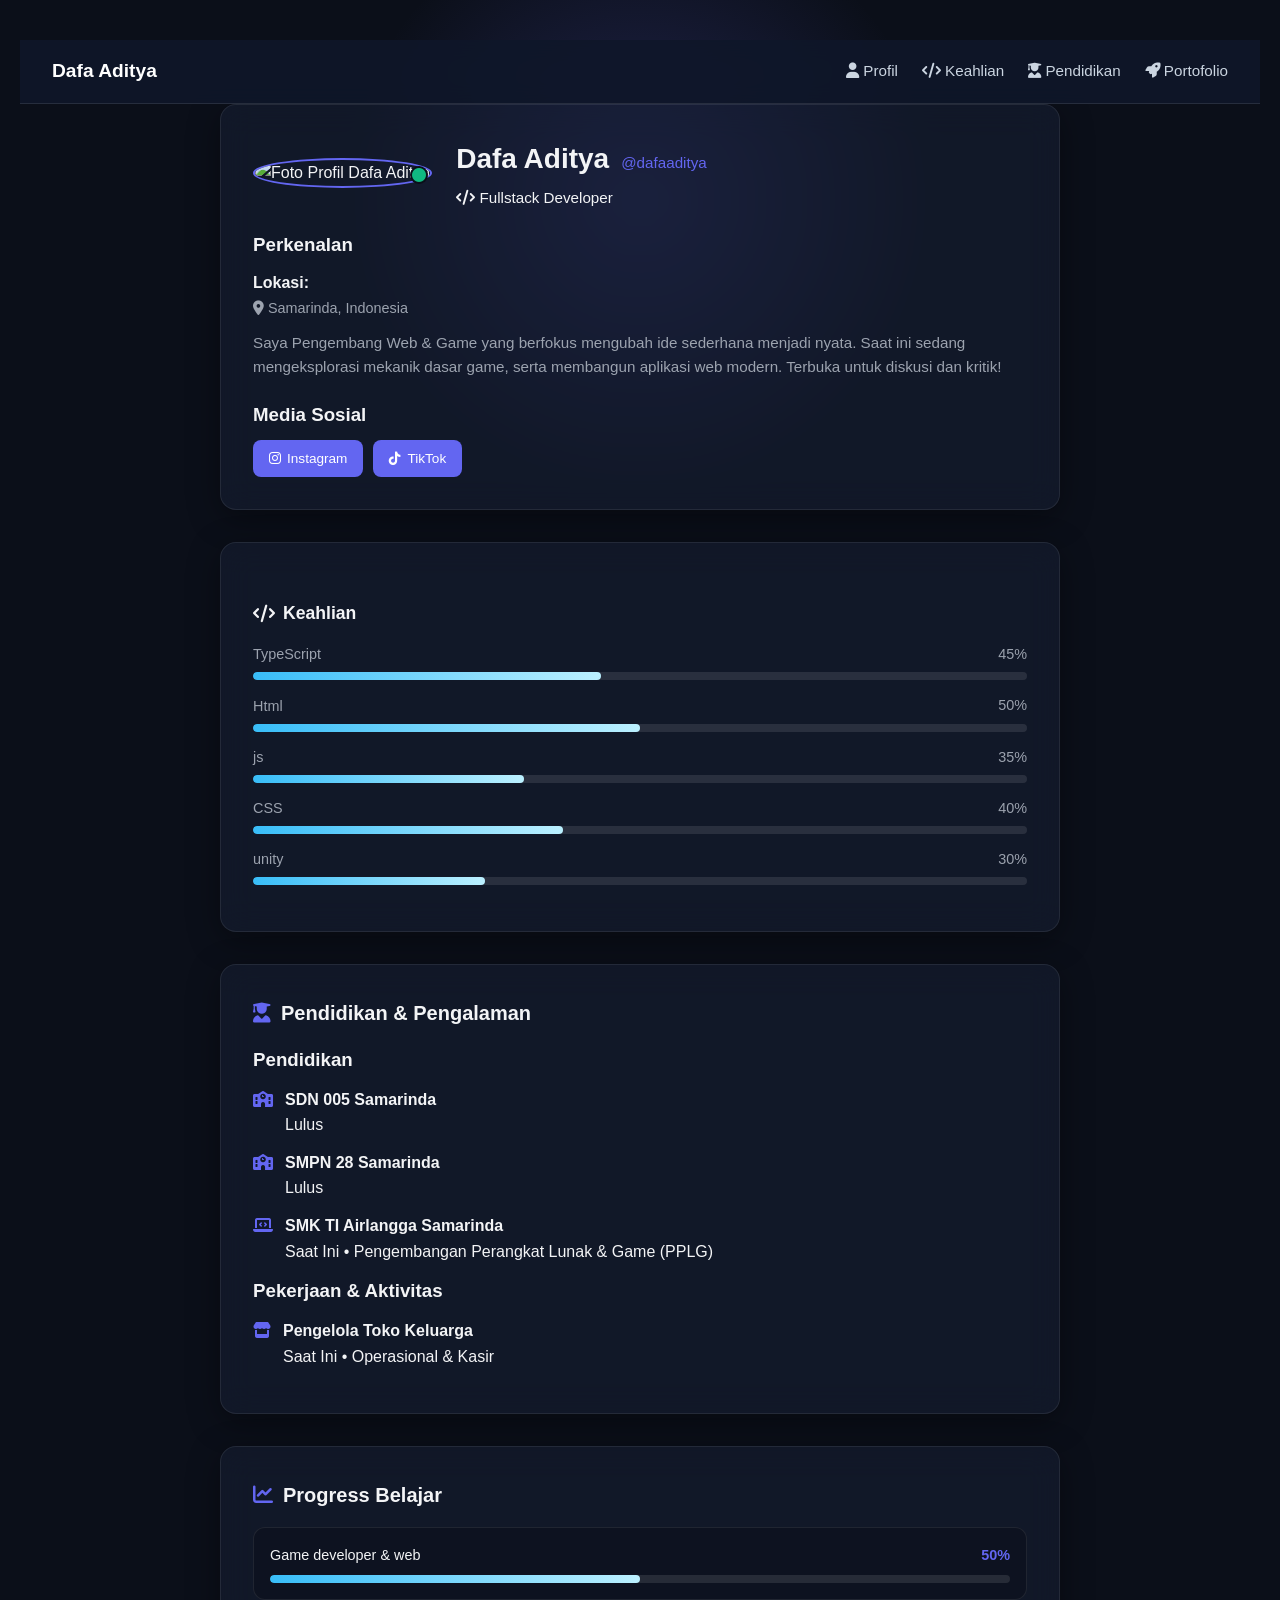
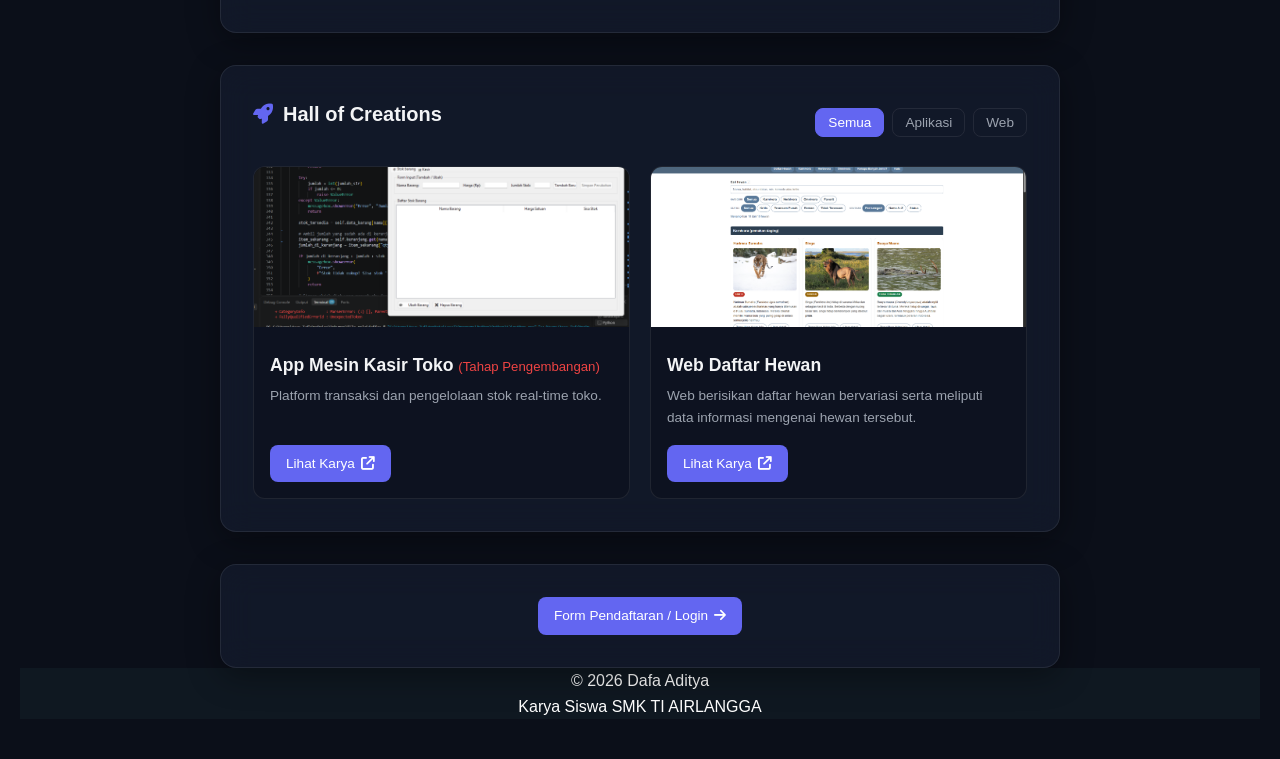
==== commit 44b7afdc: "Pesan commit kamu di sini, misal: update halaman login" ====
--- a/index.html
+++ b/index.html
@@ -232,7 +232,7 @@
           <article class="project-card" data-category="app">
             <div class="project-image">
               <img
-                src="Cuplikan layar 2026-08-24 134616.png"
+                src="foto/Cuplikan layar 2026-08-24 134616.png"
                 alt="App Kasir Toko"
               />
             </div>
@@ -259,7 +259,7 @@
           <article class="project-card" data-category="web">
             <div class="project-image">
               <img
-                src="Cuplikan layar 2026-08-24 150332.png"
+                src="foto/tampilan.png"
                 alt="Web tentang hewan"
               />
             </div>
@@ -271,7 +271,7 @@
               </p>
               <div class="project-image">
                 <a
-                  href="web.html"
+                  href="web/web.html"
                   class="btn btn-primary"
                   target="_blank"
                   rel="noopener"
@@ -289,8 +289,7 @@
         <a href="p.php" class="btn btn-primary">
           Form Pendaftaran / Login
           <i class="fa-solid fa-arrow-right"></i>
-        </a><br><span class="badge-dev">PERINGATAN!</span> file tersebut menggunakan php di sarankan mengaktifkan apache. 
-      </div>
+        </a>
     </main>
 
     <footer>
